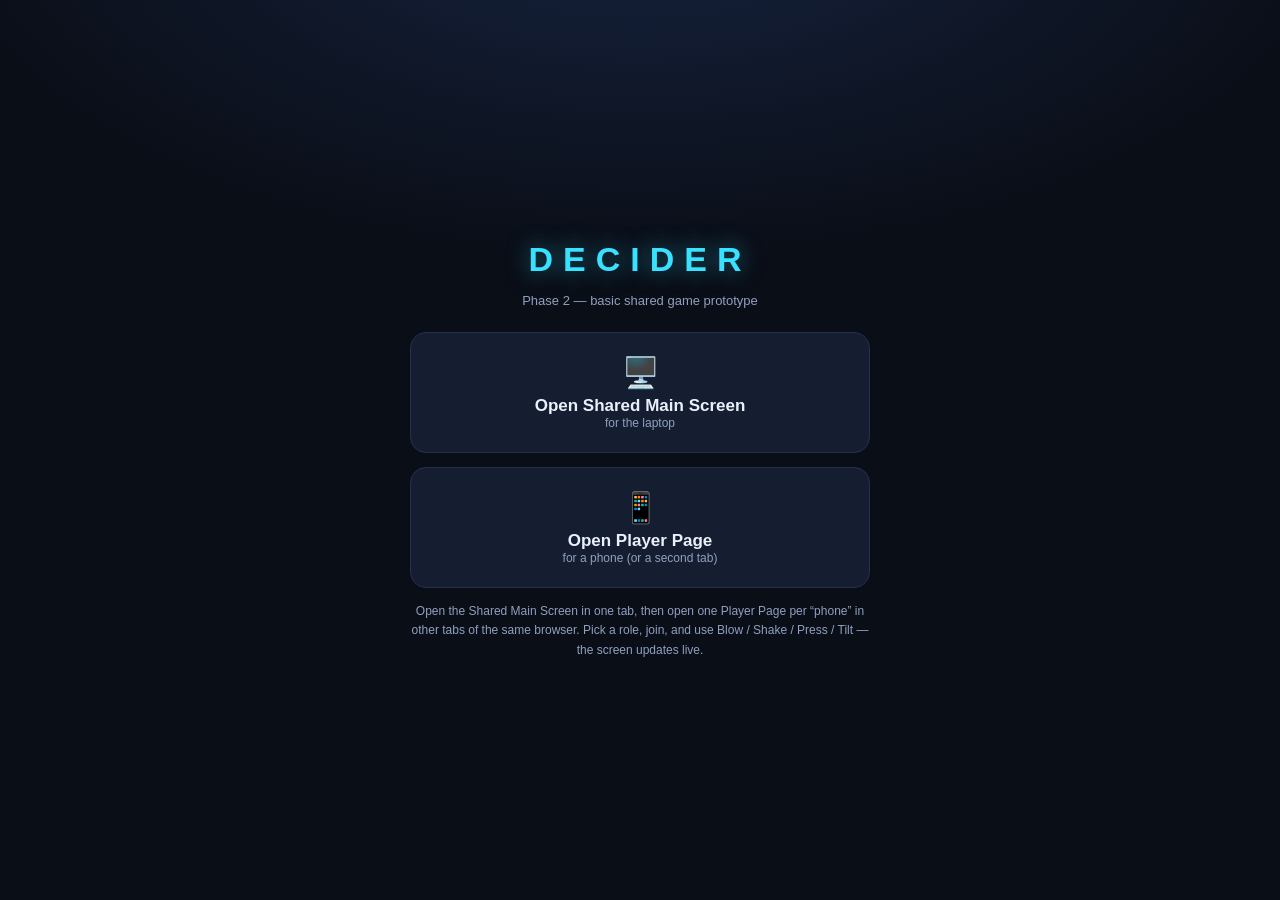
==== index.html @ 273f6f8c "Add basic web prototype: shared main screen, player page, idle animation" ====
<!DOCTYPE html>
<html lang="en">
<head>
  <meta charset="UTF-8">
  <meta name="viewport" content="width=device-width, initial-scale=1.0">
  <title>DECIDER</title>
  <link rel="stylesheet" href="css/base.css">
  <style>
    body {
      display: grid;
      place-items: center;
      min-height: 100vh;
      padding: 16px;
    }

    .hub {
      width: 100%;
      max-width: 460px;
      text-align: center;
      display: flex;
      flex-direction: column;
      gap: 14px;
    }

    h1 {
      letter-spacing: 10px;
      color: var(--accent);
      text-shadow: 0 0 22px rgba(56, 225, 255, 0.5);
      font-size: 34px;
    }

    .tagline {
      color: var(--muted);
      font-size: 13px;
      margin-bottom: 10px;
    }

    .link-card {
      display: block;
      text-decoration: none;
      color: var(--text);
      background: var(--panel);
      border: 1px solid var(--line);
      border-radius: 16px;
      padding: 22px;
      font-weight: 700;
      font-size: 17px;
      transition: border-color 0.15s ease, transform 0.08s ease, box-shadow 0.15s ease;
    }

    .link-card:hover {
      border-color: var(--accent);
      box-shadow: 0 0 24px -8px var(--accent);
      transform: translateY(-2px);
    }

    .link-card .big {
      display: block;
      font-size: 30px;
      margin-bottom: 6px;
    }

    .link-card small {
      display: block;
      color: var(--muted);
      font-weight: 400;
      font-size: 12px;
    }

    .note {
      font-size: 12px;
      color: var(--muted);
      line-height: 1.6;
    }
  </style>
</head>
<body>

  <main class="hub">
    <h1>DECIDER</h1>
    <p class="tagline">Phase 2 — basic shared game prototype</p>

    <a class="link-card" href="screen/index.html">
      <span class="big">🖥️</span>
      Open Shared Main Screen
      <small>for the laptop</small>
    </a>

    <a class="link-card" href="player/index.html">
      <span class="big">📱</span>
      Open Player Page
      <small>for a phone (or a second tab)</small>
    </a>

    <p class="note">
      Open the Shared Main Screen in one tab, then open one Player Page per “phone”
      in other tabs of the same browser. Pick a role, join, and use Blow / Shake /
      Press / Tilt — the screen updates live.
    </p>
  </main>

</body>
</html>
---- css/base.css ----
/* DECIDER - shared base styles */

:root {
  --bg: #0a0e17;
  --bg-2: #101725;
  --panel: #151d30;
  --panel-2: #1a2440;
  --line: #26304d;
  --text: #eaf0fb;
  --muted: #8fa0bf;
  --accent: #38e1ff;
}

* {
  margin: 0;
  padding: 0;
  box-sizing: border-box;
}

html,
body {
  height: 100%;
}

body {
  background: radial-gradient(1200px 600px at 50% -100px, #16233f 0%, var(--bg) 60%);
  color: var(--text);
  font-family: "Segoe UI", "Helvetica Neue", Arial, sans-serif;
  -webkit-font-smoothing: antialiased;
}

button {
  font: inherit;
  color: inherit;
  cursor: pointer;
  border: 1px solid var(--line);
  background: var(--panel);
  border-radius: 10px;
  transition: transform 0.06s ease, background 0.15s ease, border-color 0.15s ease;
}

button:hover {
  border-color: var(--accent);
}

button:active {
  transform: scale(0.96);
}

button:disabled {
  opacity: 0.4;
  cursor: not-allowed;
}
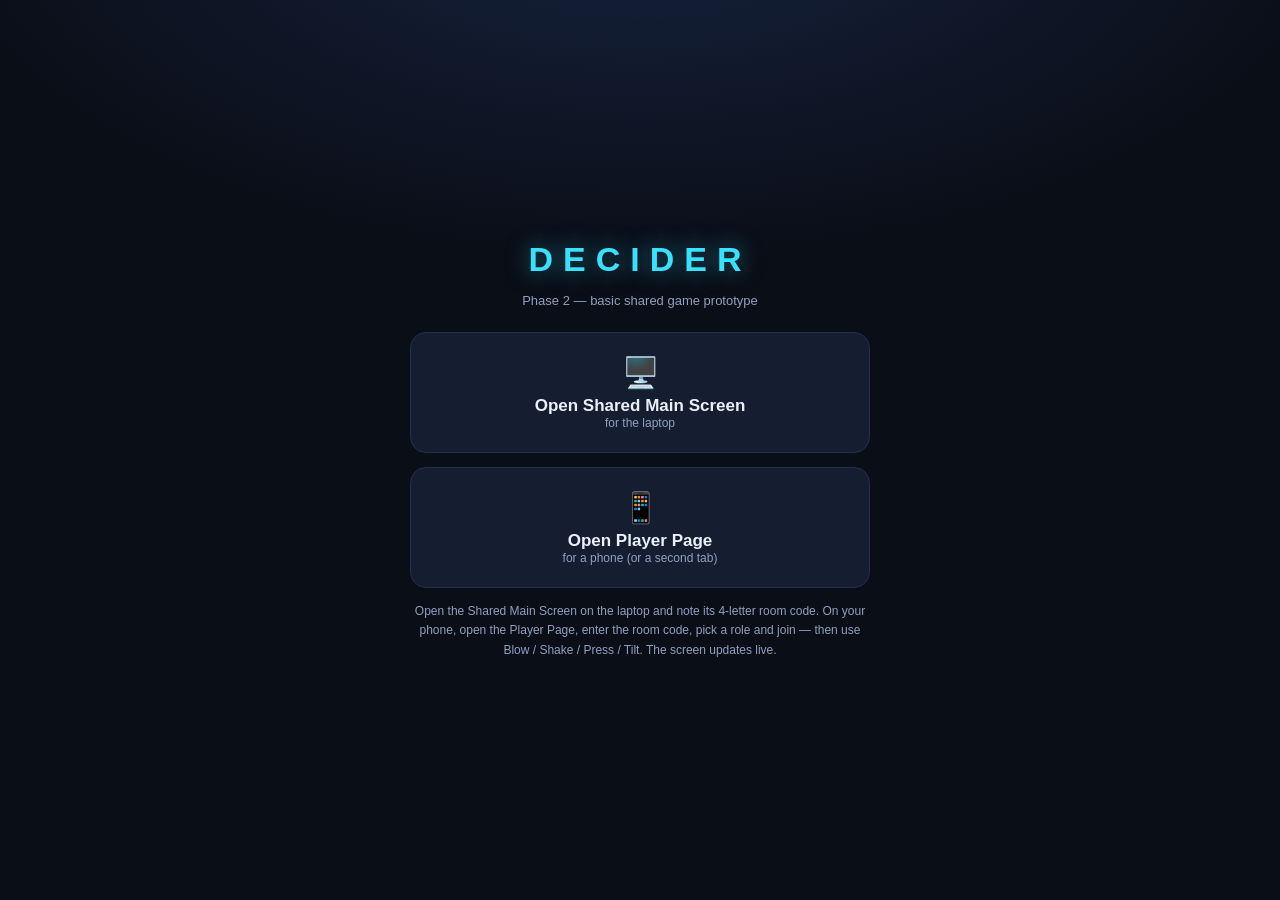
==== commit a734abeb: "Replace BroadcastChannel with MQTT room system so real phones can join" ====
--- a/index.html
+++ b/index.html
@@ -93,9 +93,9 @@
     </a>
 
     <p class="note">
-      Open the Shared Main Screen in one tab, then open one Player Page per “phone”
-      in other tabs of the same browser. Pick a role, join, and use Blow / Shake /
-      Press / Tilt — the screen updates live.
+      Open the Shared Main Screen on the laptop and note its 4-letter room code.
+      On your phone, open the Player Page, enter the room code, pick a role and
+      join — then use Blow / Shake / Press / Tilt. The screen updates live.
     </p>
   </main>
 
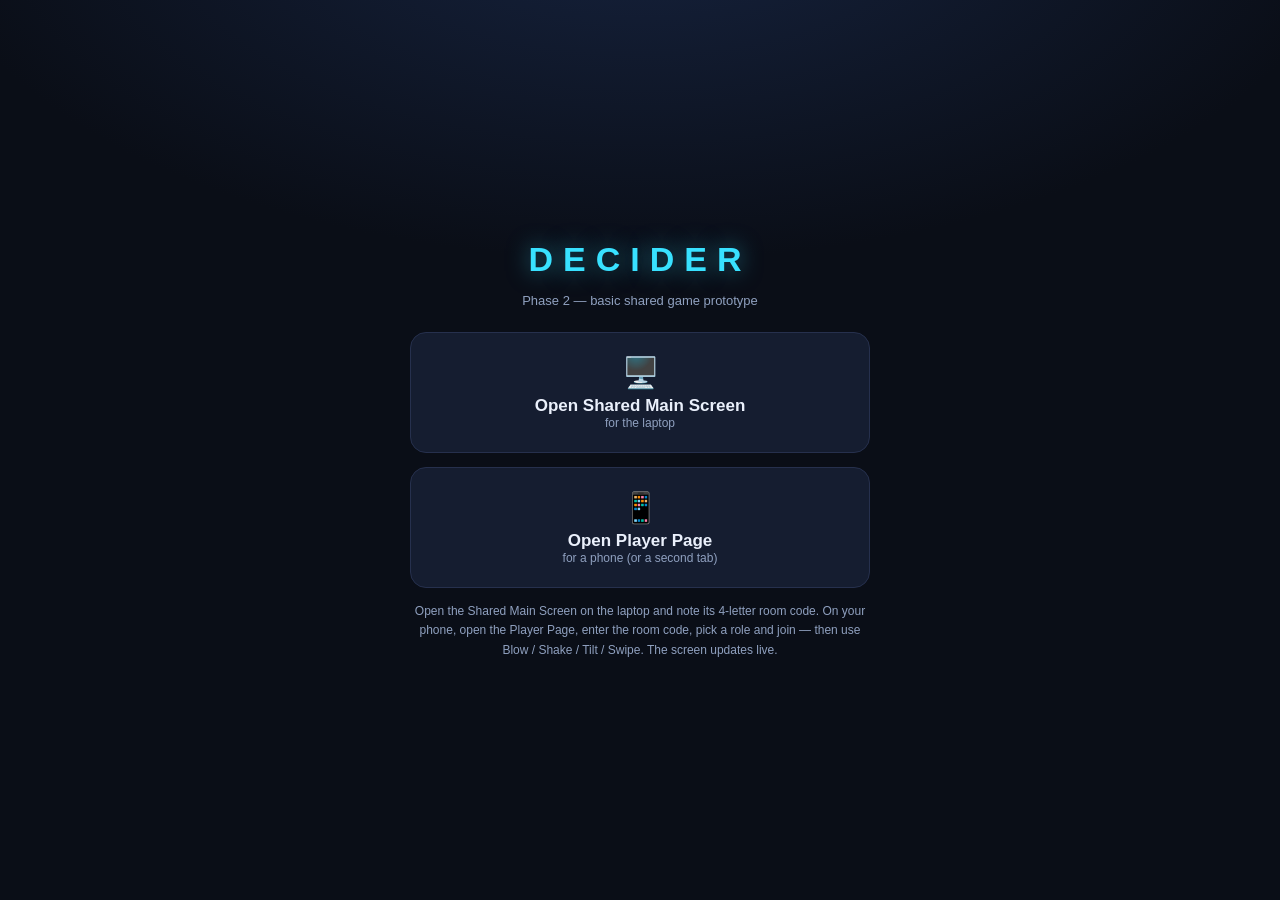
==== commit c425c2b2: "Restructure to 4-player/4-role game with command execution and next round - Remove Movement role; me" ====
--- a/index.html
+++ b/index.html
@@ -95,7 +95,7 @@
     <p class="note">
       Open the Shared Main Screen on the laptop and note its 4-letter room code.
       On your phone, open the Player Page, enter the room code, pick a role and
-      join — then use Blow / Shake / Press / Tilt. The screen updates live.
+      join — then use Blow / Shake / Tilt / Swipe. The screen updates live.
     </p>
   </main>
 
